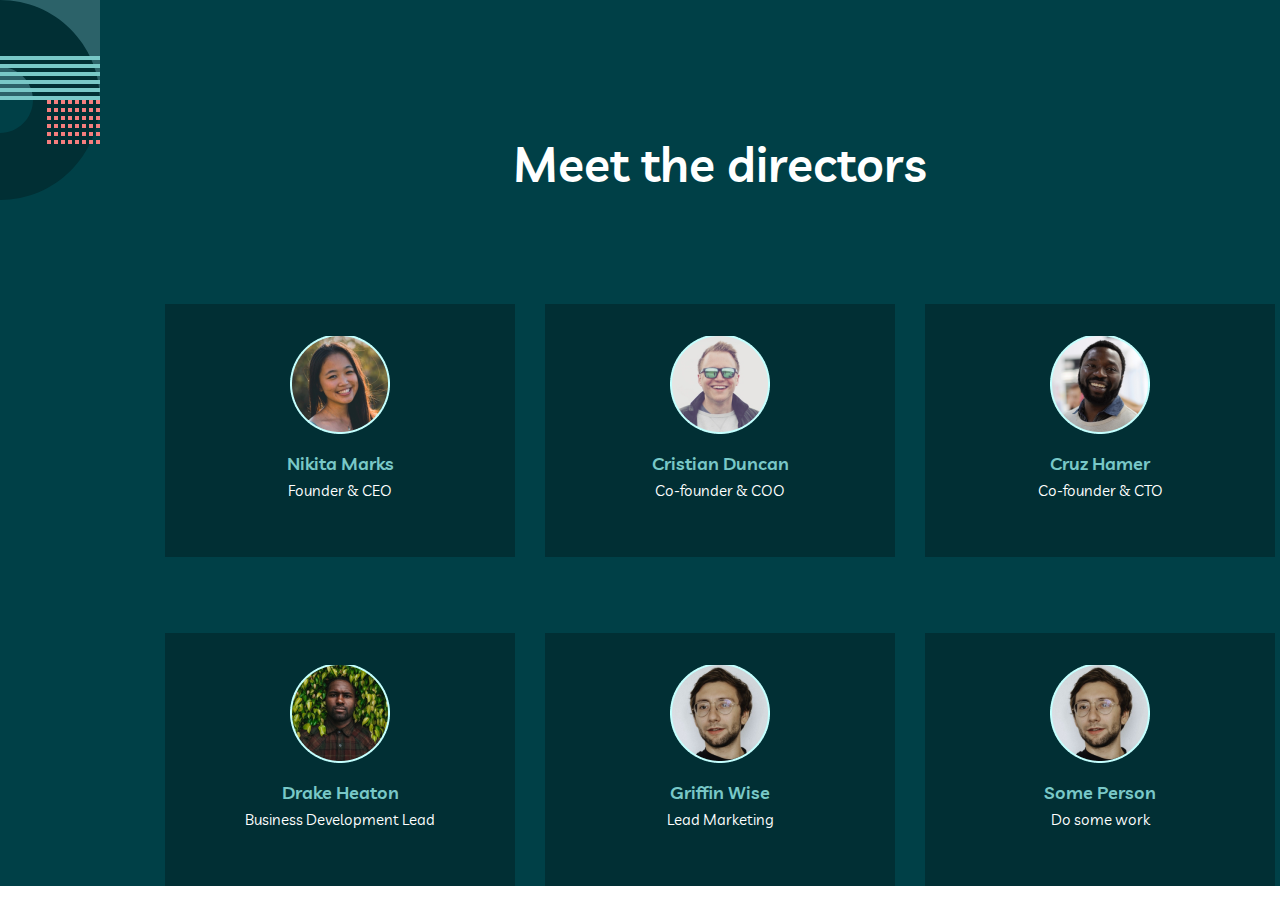
==== index.html @ 678eb50e "git init" ====
<!DOCTYPE html>
<html lang="en">
<head>
  <meta charset="UTF-8">
  <meta http-equiv="X-UA-Compatible" content="IE=edge">
  <meta name="viewport" content="width=device-width, initial-scale=1.0">
  <title>my team</title>
  <link rel="stylesheet" href="./style/normalize.css">
  <link rel="stylesheet" href="./style/main.css">
</head>
<body>
  <div class="container">
    <div class="content">
      <img class="background-img" src="./img/Group8.svg" alt="">
      <div class="my-team">
      <h2 class="page-heading">Meet the directors</h2>
      <div class="person-list">
        <div class="person-list-item">
          <div class="p-list-element">
            <img src="./img/person.png" alt="person">
            <h4>Nikita Marks</h4>
            <p>Founder & CEO</p>
          </div>
          <div class="list-element2">
            <h4>Aden Allan</h4>
            <p>“Empowered teams create truly amazing products. Set the north star and let them follow it.”</p>
            <img src="./img/Group 16.png" alt="logo">

          </div>
          <button class="plus-btn">+</button>
        </div>
        <div class="person-list-item">
          <div class="p-list-element">
            <img src="./img/person1.png" alt="person">
            <h4>Cristian Duncan</h4>
            <p>Co-founder & COO</p>
          </div>
          <div class="list-element2">
            <h4>Aden Allan</h4>
            <p>“Empowered teams create truly amazing products. Set the north star and let them follow it.”</p>
            <img src="./img/Group 16.png" alt="logo">

          </div>
          <button class="plus-btn">+</button>
        </div>
        <div class="person-list-item">
          <div class="p-list-element">
            <img src="./img/person2.png" alt="person">
            <h4>Cruz Hamer</h4>
            <p>Co-founder & CTO</p>
          </div>
          <div class="list-element2">
            <h4>Aden Allan</h4>
            <p>“Empowered teams create truly amazing products. Set the north star and let them follow it.”</p>
            <img src="./img/Group 16.png" alt="logo">

          </div>
          <button class="plus-btn">+</button>
        </div>
        <div class="person-list-item">
          <div class="p-list-element">
            <img src="./img/person3.png" alt="person">
            <h4>Drake Heaton</h4>
            <p>Business Development Lead</p>
          </div>
          <div class="list-element2">
            <h4>Aden Allan</h4>
            <p>“Empowered teams create truly amazing products. Set the north star and let them follow it.”</p>
            <img src="./img/Group 16.png" alt="logo">

          </div>
          <button class="plus-btn">+</button>
        </div>
        <div class="person-list-item">
          <div class="p-list-element">
            <img src="./img/person5.png" alt="person">
            <h4>Griffin Wise</h4>
            <p>Lead Marketing</p>
          </div>
          <div class="list-element2">
            <h4>Aden Allan</h4>
            <p>“Empowered teams create truly amazing products. Set the north star and let them follow it.”</p>
            <img src="./img/Group 16.png" alt="logo">

          </div>
          <button class="plus-btn">+</button>
        </div>
        <div class="person-list-item">
          <div class="p-list-element">
            <img src="./img/person5.png" alt="person">
            <h4>Some Person</h4>
            <p>Do some work</p>
          </div>
          <div class="list-element2">
            <h4>Aden Allan</h4>
            <p>“Empowered teams create truly amazing products. Set the north star and let them follow it.”</p>
            <img src="./img/Group 16.png" alt="logo">

          </div>
          <button class="plus-btn">+</button>
        </div>
      </div>
    </div>
    

    </div>
  </div>
  
</body>
</html>
---- style/main.css ----
*{
  box-sizing: border-box;
}
body {
  font-family: 'Livvic';
}

/* livvic-regular - latin */
@font-face {
  font-family: 'Livvic';
  font-style: normal;
  font-weight: 400;
  src: 
       url('../fonts/livvic-v11-latin-regular.woff2') format('woff2'),
       url('../fonts/livvic-v11-latin-regular.woff') format('woff');
}
/* livvic-600 - latin */
@font-face {
  font-family: 'Livvic';
  font-style: normal;
  font-weight: 600;
  src: 
       url('../fonts/livvic-v11-latin-600.woff2') format('woff2'), 
       url('../fonts/livvic-v11-latin-600.woff') format('woff');
}
h4, p {
  margin: 0;
  padding: 0;
  color: white;
  text-align: center;
}
h4 {
  font-size: 18px;
  line-height: 28px;
  color: #79C8C7;
  margin-top: 16px;
}
p {
  font-size: 15px;
  line-height: 25px;
  color: #FFFFFF;
}
.container {
  background-color: #004047;
}
.content {
  width: 1440px;
  margin-left: auto;
  margin-right: auto;
  display: flex;
  flex-direction: column;
  align-items: center;
  justify-content: space-evenly;
}
.background-img {
  position: absolute;
  width: 200px;
  height: 200px;
  left: -50px;
  top: 0px;
}
.page-heading {
  font-size: 48px;
  line-height: 48px;
  margin-top: 140px;
  color: white;
  text-align: center;
}
.person-list {
  width: 1110px;
  margin-left: auto;
  margin-right: auto;
  display: flex;
  justify-content: space-between;
  flex-wrap: wrap;
}
.person-list-item {
  width: 350px;
  height: 253px;
  margin-top: 76px;
  overflow: hidden;
  background-color: #012F34;;
}
.p-list-element, .list-element2 {
  width: 350px;
  height: 253px;
  padding-top: 32px;
  padding-right: 24px;
  padding-bottom: 56px;
  padding-left: 24px;
  display: flex;
  flex-direction: column;
  align-items: center;
}
.p-list-element:hover {
  transform: translateY(-253px);
  transition: all 1s ease;
}
.list-element2 {
  background-color: #002529;
}
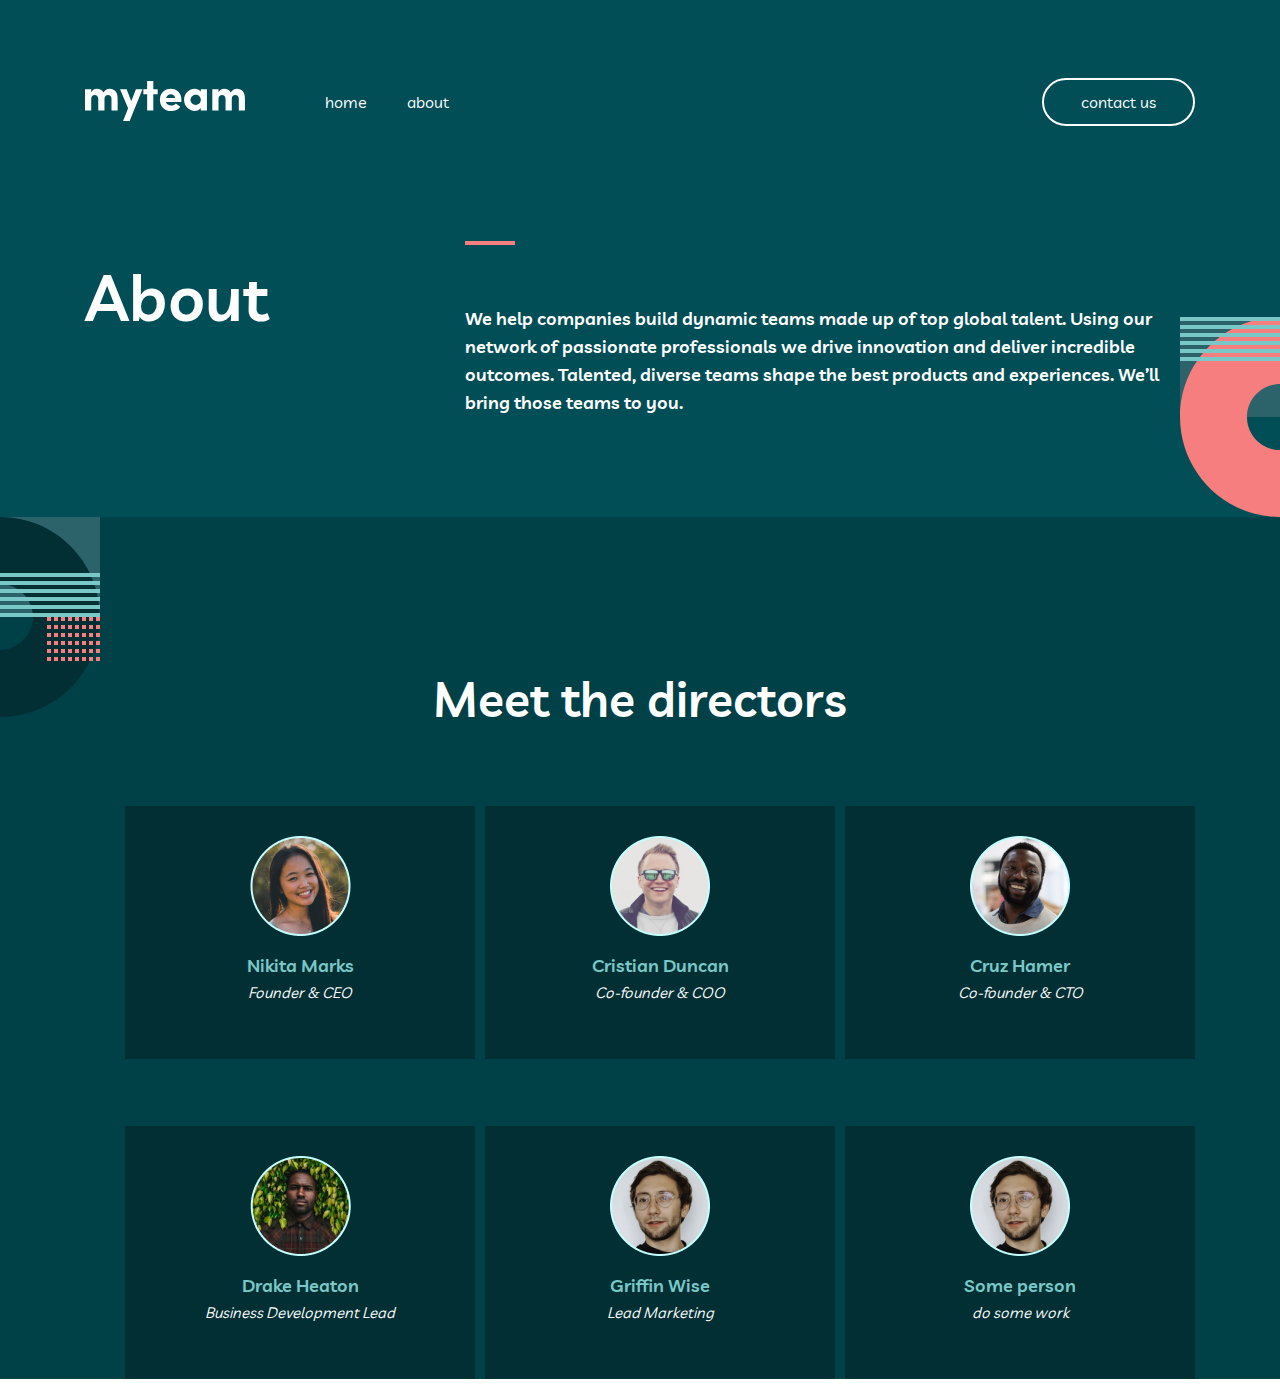
==== commit a2ee92d0: "add "About" page and edir something" ====
--- a/index.html
+++ b/index.html
@@ -4,107 +4,155 @@
   <meta charset="UTF-8">
   <meta http-equiv="X-UA-Compatible" content="IE=edge">
   <meta name="viewport" content="width=device-width, initial-scale=1.0">
-  <title>my team</title>
+  <title>about</title>
   <link rel="stylesheet" href="./style/normalize.css">
   <link rel="stylesheet" href="./style/main.css">
 </head>
 <body>
-  <div class="container">
-    <div class="content">
-      <img class="background-img" src="./img/Group8.svg" alt="">
-      <div class="my-team">
-      <h2 class="page-heading">Meet the directors</h2>
-      <div class="person-list">
-        <div class="person-list-item">
-          <div class="p-list-element">
-            <img src="./img/person.png" alt="person">
-            <h4>Nikita Marks</h4>
-            <p>Founder & CEO</p>
-          </div>
-          <div class="list-element2">
-            <h4>Aden Allan</h4>
-            <p>“Empowered teams create truly amazing products. Set the north star and let them follow it.”</p>
-            <img src="./img/Group 16.png" alt="logo">
 
-          </div>
-          <button class="plus-btn">+</button>
-        </div>
-        <div class="person-list-item">
-          <div class="p-list-element">
-            <img src="./img/person1.png" alt="person">
-            <h4>Cristian Duncan</h4>
-            <p>Co-founder & COO</p>
-          </div>
-          <div class="list-element2">
-            <h4>Aden Allan</h4>
-            <p>“Empowered teams create truly amazing products. Set the north star and let them follow it.”</p>
-            <img src="./img/Group 16.png" alt="logo">
+            <!--SITE HEAD-HERO-->
 
-          </div>
-          <button class="plus-btn">+</button>
-        </div>
-        <div class="person-list-item">
-          <div class="p-list-element">
-            <img src="./img/person2.png" alt="person">
-            <h4>Cruz Hamer</h4>
-            <p>Co-founder & CTO</p>
-          </div>
-          <div class="list-element2">
-            <h4>Aden Allan</h4>
-            <p>“Empowered teams create truly amazing products. Set the north star and let them follow it.”</p>
-            <img src="./img/Group 16.png" alt="logo">
+  <header class="header-wrapper">
+    <div class="header-wrapper__header-inner header-inner">
+      <div class="header-inner2">
+        <a class="header-inner__site-link site-link" href="#">
+        <img class="site-link__site-logo site-logo" src="./img/myteam.svg" alt="logo" width="160px" height="40px">
+        </a>
+        <nav class="header-inner__navbar navbar">
+          <ul class="header-inner__nav-list nav-list">
+            <li class="nav-list__list-item list-item">
+            <a class="list-item__item-link item-link" href="#">home</a>
+          </li>
+          <li class="nav-list__list-item list-item">
+            <a class="list-item__item-link item-link" href="#">about</a>
+          </li>
+        </ul>
+      </nav>
+      </div>
+      
+      <a class="header-inner__contact-link contact-link" href="#">contact us</a>
+    </div>
 
-          </div>
-          <button class="plus-btn">+</button>
-        </div>
-        <div class="person-list-item">
-          <div class="p-list-element">
-            <img src="./img/person3.png" alt="person">
-            <h4>Drake Heaton</h4>
-            <p>Business Development Lead</p>
-          </div>
-          <div class="list-element2">
-            <h4>Aden Allan</h4>
-            <p>“Empowered teams create truly amazing products. Set the north star and let them follow it.”</p>
-            <img src="./img/Group 16.png" alt="logo">
-
-          </div>
-          <button class="plus-btn">+</button>
-        </div>
-        <div class="person-list-item">
-          <div class="p-list-element">
-            <img src="./img/person5.png" alt="person">
-            <h4>Griffin Wise</h4>
-            <p>Lead Marketing</p>
-          </div>
-          <div class="list-element2">
-            <h4>Aden Allan</h4>
-            <p>“Empowered teams create truly amazing products. Set the north star and let them follow it.”</p>
-            <img src="./img/Group 16.png" alt="logo">
-
-          </div>
-          <button class="plus-btn">+</button>
-        </div>
-        <div class="person-list-item">
-          <div class="p-list-element">
-            <img src="./img/person5.png" alt="person">
-            <h4>Some Person</h4>
-            <p>Do some work</p>
-          </div>
-          <div class="list-element2">
-            <h4>Aden Allan</h4>
-            <p>“Empowered teams create truly amazing products. Set the north star and let them follow it.”</p>
-            <img src="./img/Group 16.png" alt="logo">
-
-          </div>
-          <button class="plus-btn">+</button>
-        </div>
+    <div class="header-wrapper__site-hero site-hero">
+      <h2 class="site-hero__hero-heading hero-heading">About</h2>
+      <div class="site-hero__hero-content hero-content">
+        <p class="hero-content__content-text content-text">We help companies build dynamic teams made up of top global talent. Using our network of passionate professionals we drive innovation and deliver incredible outcomes. Talented, diverse teams shape the best products and experiences. We’ll bring those teams to you.</p>
       </div>
     </div>
-    
+
+
+  </header>
+
+  <main>
+    <section>
+      <div class="my-team">
+        <h2 class="team-directors">Meet the directors</h2>
+        <ul class="my-team__team-list team-list">
+          <li class="team-list__person-list person-list">
+            <div class="per-list-item">
+              <img src="./img/person.png" alt="person">
+              <h4 class="per-name">Nikita Marks</h4>
+              <p class="per-info">Founder & CEO</p>
+              
+              <div class="per-list-item-2">
+                <h4 class="per-name">Nikita Marks</h4>
+                <p class="about-per">“Empowered teams create truly amazing products. Set the north star and let them follow it.”</p>
+                <div>
+                  <img src="./img/twitter.svg" alt="twitter">
+                  <img src="./img/linked.svg" alt="linked">
+                </div>
+              </div>
+            </div>
+          </li>
+          
+          <li class="team-list__person-list person-list">
+            <div class="per-list-item">
+              <img src="./img/person1.png" alt="person">
+              <h4 class="per-name">Cristian Duncan</h4>
+              <p class="per-info">Co-founder & COO</p>
+              <div class="per-list-item-2">
+                <h4 class="per-name">Cristian Duncan</h4>
+                <p class="about-per">“Empowered teams create truly amazing products. Set the north star and let them follow it.”</p>
+                <div>
+                  <img src="./img/twitter.svg" alt="twitter">
+                  <img src="./img/linked.svg" alt="linked">
+                </div>
+              </div>
+            </div>
+          </li>
+          <li class="team-list__person-list person-list">
+            <div class="per-list-item">
+              <img src="./img/person2.png" alt="person">
+              <h4 class="per-name">Cruz Hamer</h4>
+              <p class="per-info">Co-founder & CTO</p>
+              <div class="per-list-item-2">
+                <h4 class="per-name">Cruz Hamer</h4>
+                <p class="about-per">“Empowered teams create truly amazing products. Set the north star and let them follow it.”</p>
+                <div>
+                  <img src="./img/twitter.svg" alt="twitter">
+                  <img src="./img/linked.svg" alt="linked">
+                </div>
+              </div>
+            </div>
+          </li>
+          <li class="team-list__person-list person-list">
+            <div class="per-list-item">
+              <img src="./img/person3.png" alt="person">
+              <h4 class="per-name">Drake Heaton</h4>
+              <p class="per-info">Business Development Lead</p>
+              <div class="per-list-item-2">
+                <h4 class="per-name">Drake Heaton</h4>
+                <p class="about-per">“Empowered teams create truly amazing products. Set the north star and let them follow it.”</p>
+                <div>
+                  <img src="./img/twitter.svg" alt="twitter">
+                  <img src="./img/linked.svg" alt="linked">
+                </div>
+              </div>
+            </div>
+          </li>
+          <li class="team-list__person-list person-list">
+            <div class="per-list-item">
+              <img src="./img/person4.png" alt="person">
+              <h4 class="per-name">Griffin Wise</h4>
+              <p class="per-info">Lead Marketing</p>
+              <div class="per-list-item-2">
+                <h4 class="per-name">Griffin Wise</h4>
+                <p class="about-per">“Empowered teams create truly amazing products. Set the north star and let them follow it.”</p>
+                <div>
+                  <img src="./img/twitter.svg" alt="twitter">
+                  <img src="./img/linked.svg" alt="linked">
+                </div>
+              </div>
+            </div>
+          </li>
+          <li class="team-list__person-list person-list">
+            <div class="per-list-item">
+              <img src="./img/person4.png" alt="">
+              <h4 class="per-name">Some person</h4>
+              <p class="per-info">do some work</p>
+              <div class="per-list-item-2">
+                <h4 class="per-name"></h4>
+                <p class="about-per">we don't have information about him!!!</p>
+                <div>
+                  <img src="./img/twitter.svg" alt="twitter">
+                  <img src="./img/linked.svg" alt="linked">
+                </div>
+              </div>
+            </div>
+          </li>
+        </ul>
+
+      </div>
+      <div></div>
+      <div></div>
+
+    </section>
+  </main>
+  <footer>
+    <div>
 
     </div>
-  </div>
+  </footer>
   
 </body>
 </html>--- a/style/main.css
+++ b/style/main.css
@@ -23,79 +23,186 @@
        url('../fonts/livvic-v11-latin-600.woff2') format('woff2'), 
        url('../fonts/livvic-v11-latin-600.woff') format('woff');
 }
-h4, p {
+.header-wrapper {
+  height: 517px;
+  background-color: #014E56 ;
+  padding-top: 77px;
+}
+.header-inner {
+  width: 1110px;
+  margin-left: auto;
+  margin-right: auto;
+  display: flex;
+  justify-content: space-between;
+  align-items: center;
+}
+.header-inner2 {
+  display: flex;
+  align-items: center;
+}
+.nav-list {
+  padding: 0;
+  margin-left: 80px;
+  display: flex;
+  list-style-type: none;
+}
+.list-item ~ .list-item {
+  margin-left:  40px;
+}
+.item-link {
+  text-decoration: none;
+  color: white;
+}
+.item-link:hover {
+  color: #F67E7E;
+}
+.contact-link {
+  width: 153px;
+  height: 48px;
+  display: flex;
+  justify-content: center;
+  align-items: center;
+  text-decoration: none;
+  border-radius: 24px;
+  background-color: transparent;
+  color: white;
+  border: 2px solid #fff;
+}
+.contact-link:hover {
+  color: #002529;
+  background-color: #fff;
+}
+.site-hero {
+  width: 1110px;
+  margin-left: auto;
+  margin-right: auto;
+  margin-top: 120px;
+  display: flex;
+  justify-content: space-between;
+}
+.hero-content {
+  width: 730px;
+  margin-top: 40px;
+}
+.hero-heading {
+  font-weight: 700;
+  font-size: 64px;
+  line-height: 100px;
   margin: 0;
   padding: 0;
-  color: white;
-  text-align: center;
-}
-h4 {
+  color: #fff;
+}
+
+.content-text {
+  height: 156px;
+  font-weight: 600;
   font-size: 18px;
   line-height: 28px;
-  color: #79C8C7;
-  margin-top: 16px;
-}
-p {
-  font-size: 15px;
-  line-height: 25px;
-  color: #FFFFFF;
-}
-.container {
-  background-color: #004047;
-}
-.content {
-  width: 1440px;
-  margin-left: auto;
-  margin-right: auto;
-  display: flex;
-  flex-direction: column;
-  align-items: center;
-  justify-content: space-evenly;
-}
-.background-img {
+  color: #fff;
+}
+.content-text::before {
+  content: " ";
+  position:absolute;
+  width: 50px;
+  height: 4px;
+  top: 241px;
+  z-index: 2;
+  background-color: #F67E7E;;
+  background-repeat: no-repeat;
+}
+.hero-content::after {
+  content: " ";
+  background-image: url(../img/background-img.svg);
+  background-repeat: no-repeat;
   position: absolute;
   width: 200px;
   height: 200px;
-  left: -50px;
-  top: 0px;
-}
-.page-heading {
+  right: -100px;
+  top: 317px;
+}
+.my-team {
+  background-color: #004047;
+  padding-top: 158px;
+}
+.team-directors {
+  margin: 0;
+  font-weight: 700;
+  text-align: center;
   font-size: 48px;
   line-height: 48px;
-  margin-top: 140px;
-  color: white;
-  text-align: center;
-}
-.person-list {
+  color: #fff;
+}
+.team-directors::before {
+  width: 100px;
+  height: 200px;
+  position: absolute;
+  top: 517px;;
+  left: 0;
+  content: " ";
+  background-image: url(../img/background-img1.svg);
+}
+.team-list {
+  list-style-type: none;
   width: 1110px;
+  display: flex;
+  flex-wrap: wrap;
+  justify-content: space-between;
   margin-left: auto;
   margin-right: auto;
-  display: flex;
-  justify-content: space-between;
-  flex-wrap: wrap;
-}
-.person-list-item {
+}
+.person-list {
   width: 350px;
   height: 253px;
-  margin-top: 76px;
+  margin-top: 67px;
+  background-color: #012F34;
   overflow: hidden;
-  background-color: #012F34;;
-}
-.p-list-element, .list-element2 {
+  display: flex;
+  flex-direction: column;
+  justify-content: space-between;
+}
+.per-list-item {
+  width: 350px;
+  background-color: #012F34;  padding-top: 30px;
+  display: flex;
+  flex-direction: column;
+  justify-content: start;
+  align-items: center;
+}
+.per-list-item-2 {
   width: 350px;
   height: 253px;
-  padding-top: 32px;
-  padding-right: 24px;
-  padding-bottom: 56px;
-  padding-left: 24px;
+  margin-top: 56px;
+  padding-top: 30px;
+  background-color: #002529 ;
   display: flex;
   flex-direction: column;
-  align-items: center;
-}
-.p-list-element:hover {
+  justify-content: start;
+  align-items: center;
+}
+.per-name {
+  margin-top: 16px;
+  margin-bottom: 0;
+  font-weight: bold;
+  font-size: 18px;
+  line-height: 28px;
+  text-align: center;
+  color: #79C8C7;
+}
+.per-info {
+  margin: 0;;
+  font-size: 15px;
+  font-style: italic;
+  line-height: 25px;
+  text-align: center;
+  color: #fff;
+}
+.per-list-item:hover {
   transform: translateY(-253px);
-  transition: all 1s ease;
-}
-.list-element2 {
-  background-color: #002529;
+  transition: all 0.4s ease-in-out;
+}
+.about-per {
+  width: 254px;
+  text-align: center;
+  color: #fff;
+
 }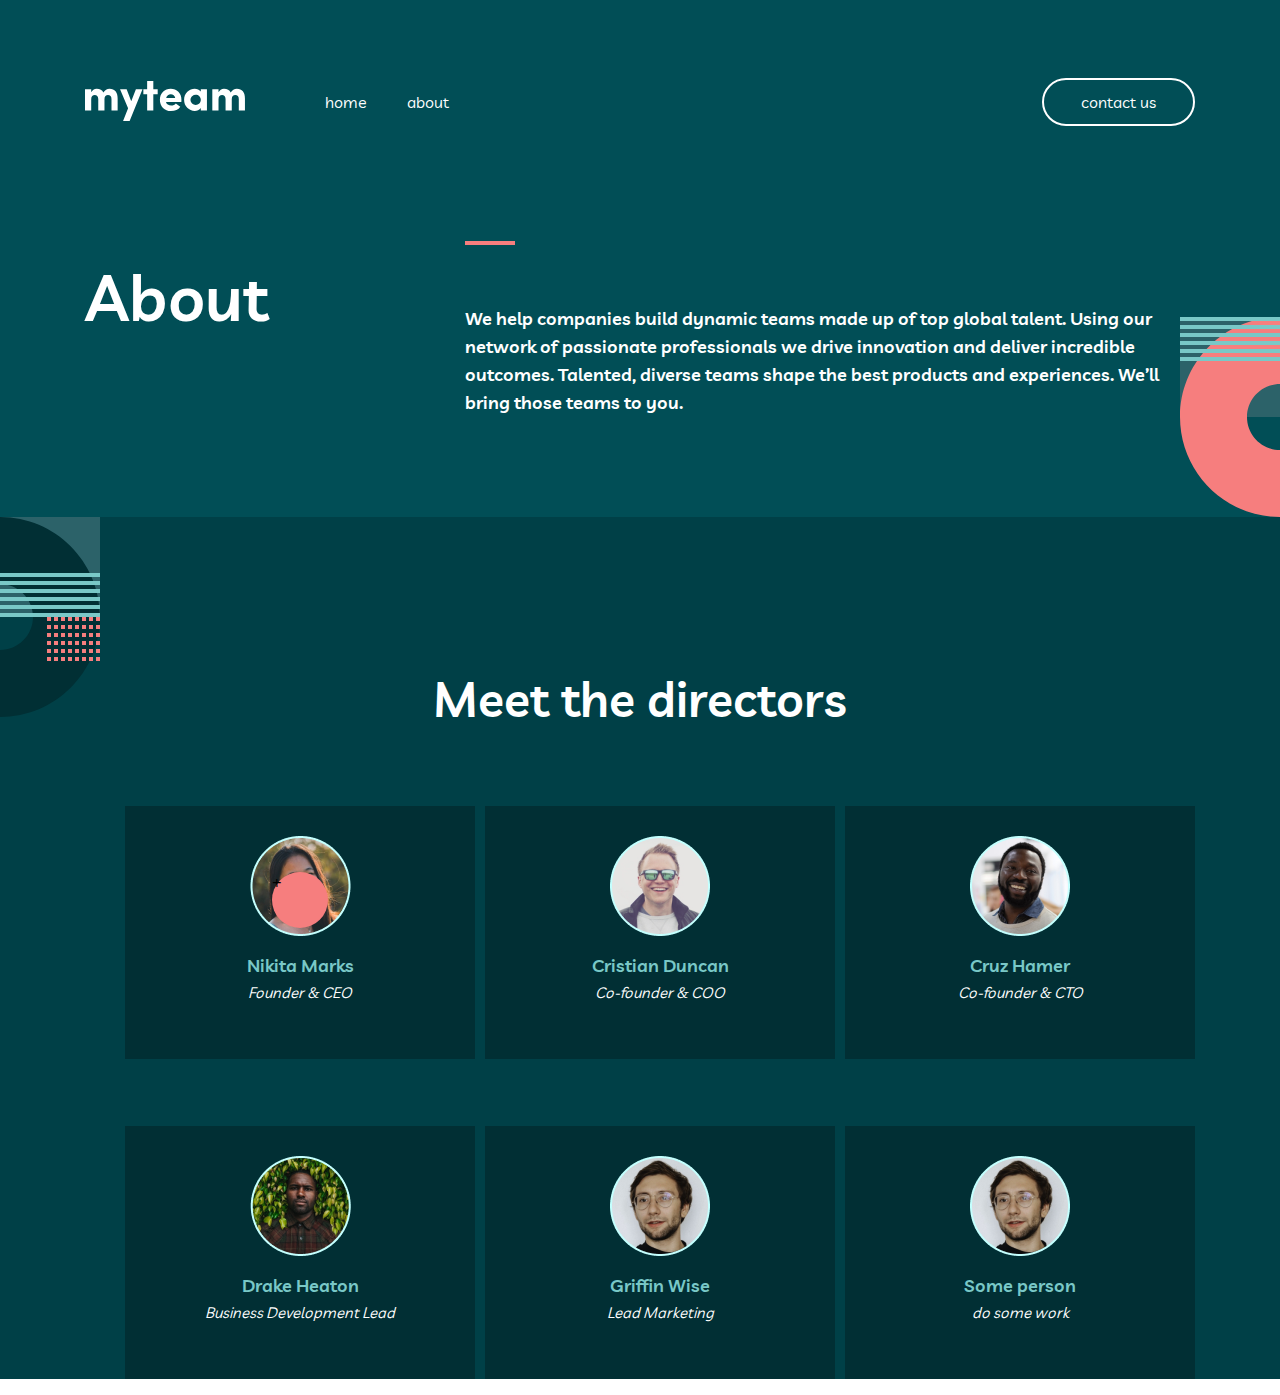
==== commit dc5c924c: "add button" ====
--- a/index.html
+++ b/index.html
@@ -53,7 +53,7 @@
               <img src="./img/person.png" alt="person">
               <h4 class="per-name">Nikita Marks</h4>
               <p class="per-info">Founder & CEO</p>
-              
+              <div class="plus-btn">+</div>
               <div class="per-list-item-2">
                 <h4 class="per-name">Nikita Marks</h4>
                 <p class="about-per">“Empowered teams create truly amazing products. Set the north star and let them follow it.”</p>
@@ -63,6 +63,7 @@
                 </div>
               </div>
             </div>
+            
           </li>
           
           <li class="team-list__person-list person-list">
--- a/style/main.css
+++ b/style/main.css
@@ -204,5 +204,12 @@
   width: 254px;
   text-align: center;
   color: #fff;
-
+}
+.plus-btn {
+  width: 56px;
+  height: 56px;
+  position: absolute;
+  background-color: #F67E7E;
+  border-radius: 100%;
+  bottom: -28px;
 }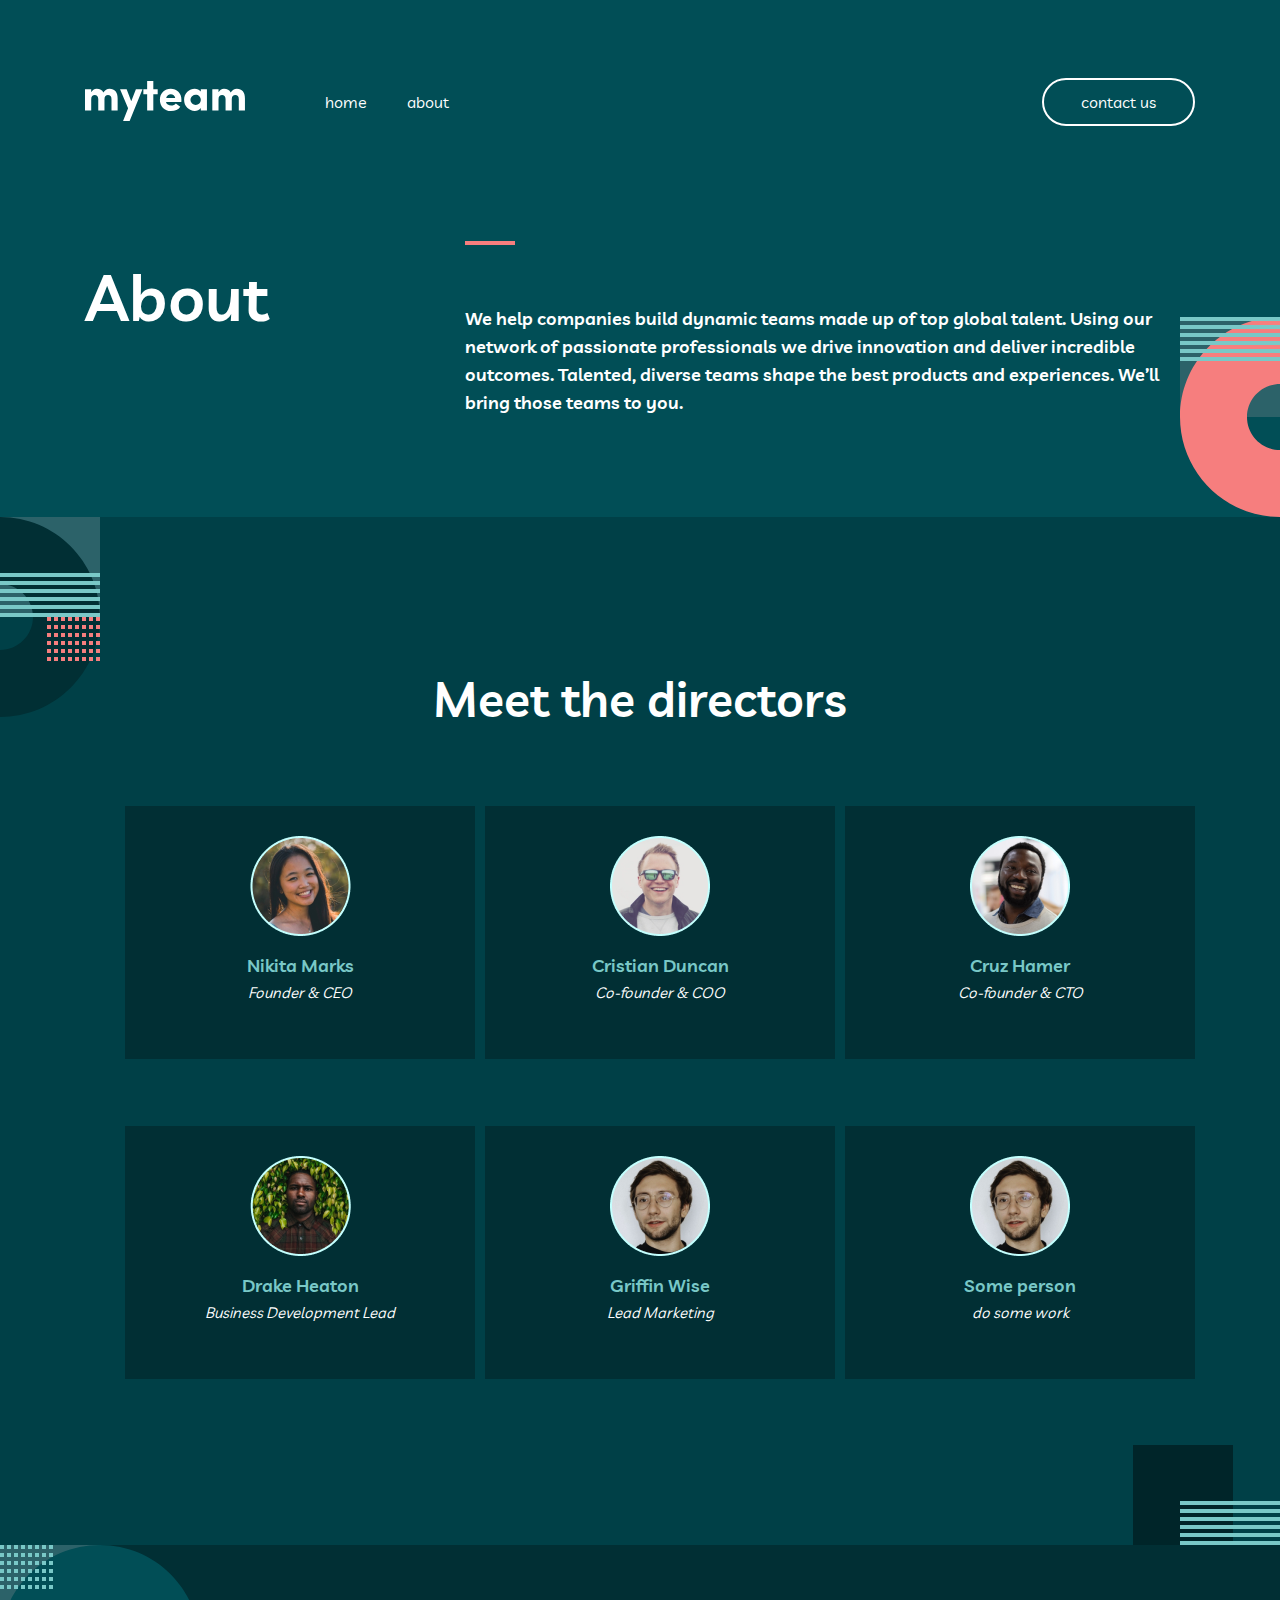
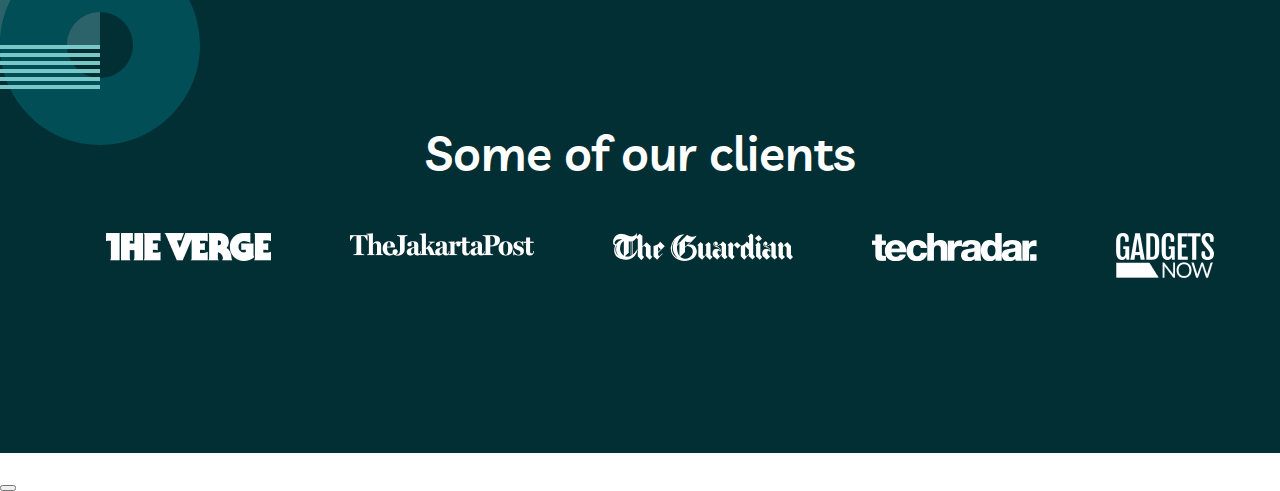
==== commit 3b098391: "add some  objects" ====
--- a/index.html
+++ b/index.html
@@ -53,7 +53,7 @@
               <img src="./img/person.png" alt="person">
               <h4 class="per-name">Nikita Marks</h4>
               <p class="per-info">Founder & CEO</p>
-              <div class="plus-btn">+</div>
+              
               <div class="per-list-item-2">
                 <h4 class="per-name">Nikita Marks</h4>
                 <p class="about-per">“Empowered teams create truly amazing products. Set the north star and let them follow it.”</p>
@@ -63,7 +63,7 @@
                 </div>
               </div>
             </div>
-            
+            <div class="plus-btn">+</div>
           </li>
           
           <li class="team-list__person-list person-list">
@@ -144,8 +144,41 @@
         </ul>
 
       </div>
-      <div></div>
-      <div></div>
+
+      <div class="our-clients">
+        <h2 class="our-clients__clients-heading clients-heading">Some of our clients</h2>
+        <ul class="client-list">
+          <li class="client-list-item">
+            <a href="#" class="client-link">
+              <img src="./img/Object.png" alt="logo">
+            </a>
+          </li>
+          <li class="client-list-item">
+            <a href="#" class="client-link">
+              <img src="./img/obj2.png" alt="logo">
+            </a>
+          </li>
+          <li class="client-list-item">
+            <a href="#" class="client-link">
+              <img src="./img/Obj3.png" alt="logo">
+            </a>
+          </li>
+          <li class="client-list-item">
+            <a href="#" class="client-link">
+              <img src="./img/obj4.png" alt="logo">
+            </a>
+          </li>
+          <li class="client-list-item">
+            <a href="#" class="client-link">
+              <img src="./img/bitmap5.png" alt="logo">
+            </a>
+          </li>
+        </ul>
+      </div>
+      <div class="get-started">
+        <h2></h2>
+        <button></button>
+      </div>
 
     </section>
   </main>
--- a/style/main.css
+++ b/style/main.css
@@ -120,9 +120,17 @@
   right: -100px;
   top: 317px;
 }
+section {
+  display: flex;
+  flex-direction: column;
+  justify-content: space-between;
+}
 .my-team {
   background-color: #004047;
   padding-top: 158px;
+  background-image: url(../img/background-img2.svg);
+  background-repeat: no-repeat;
+  background-position: bottom right;
 }
 .team-directors {
   margin: 0;
@@ -149,6 +157,7 @@
   justify-content: space-between;
   margin-left: auto;
   margin-right: auto;
+  padding-bottom: 150px;
 }
 .person-list {
   width: 350px;
@@ -205,11 +214,31 @@
   text-align: center;
   color: #fff;
 }
-.plus-btn {
-  width: 56px;
-  height: 56px;
-  position: absolute;
-  background-color: #F67E7E;
-  border-radius: 100%;
-  bottom: -28px;
+
+/*PLACE FOR PLUS BTN */
+
+.our-clients {
+  padding-top: 144px;
+  padding-bottom: 156px;
+  background-image: url(../img/bgc-img.svg);
+  background-repeat: no-repeat;
+  background-position: top left;
+  display: flex;
+  flex-direction: column;
+  justify-content: space-between;
+  align-items: center;
+  background-color: #012F34;
+}
+.clients-heading {
+  font-size: 48px;
+  line-height: 48px;
+  color: #fff;
+}
+.client-list {
+  display: flex;
+  justify-content: center;
+  list-style-type: none;
+}
+.client-list-item ~.client-list-item {
+ margin-left: 79px;
 }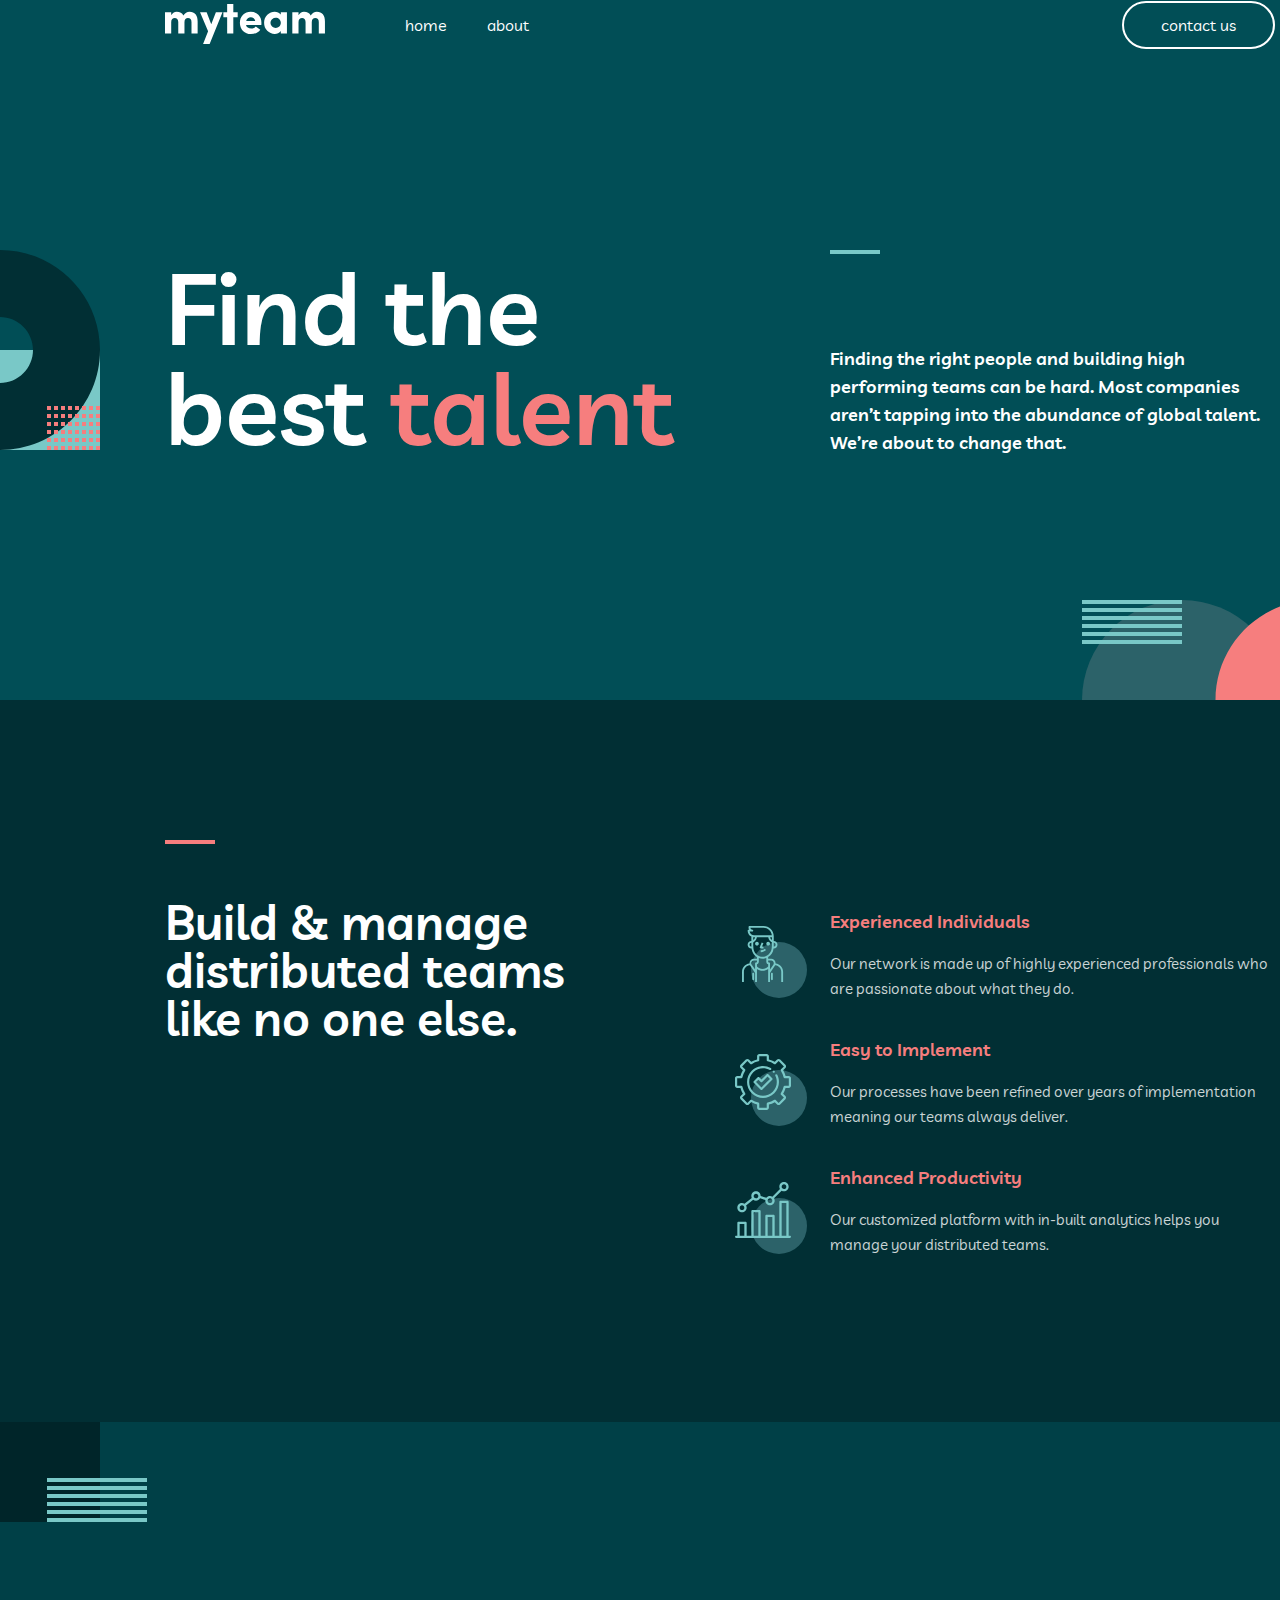
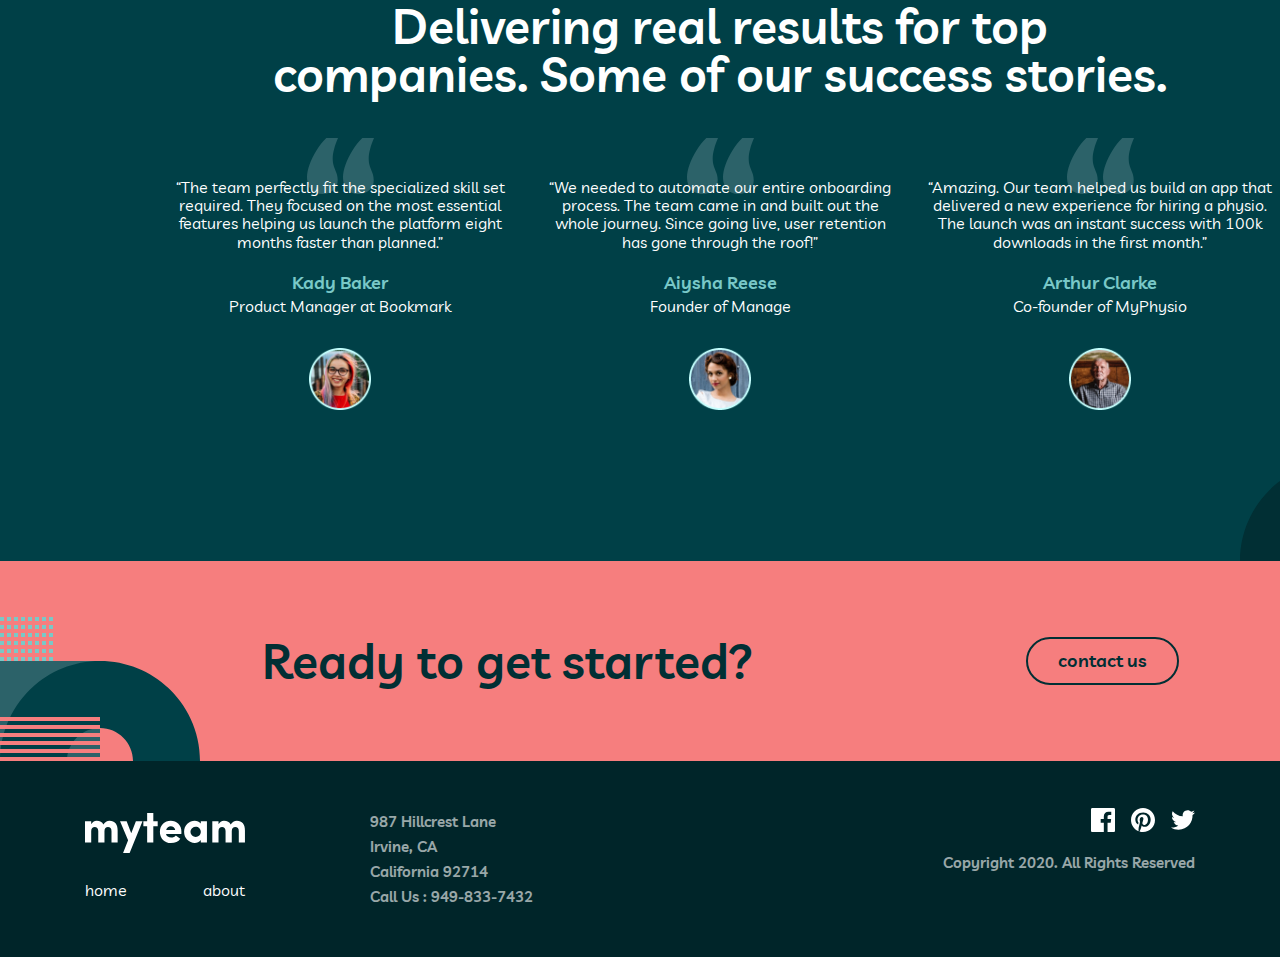
==== commit 7cfd0f3a: "rename" ====
--- a/index.html
+++ b/index.html
@@ -4,189 +4,161 @@
   <meta charset="UTF-8">
   <meta http-equiv="X-UA-Compatible" content="IE=edge">
   <meta name="viewport" content="width=device-width, initial-scale=1.0">
-  <title>about</title>
+  <title>Home</title>
   <link rel="stylesheet" href="./style/normalize.css">
   <link rel="stylesheet" href="./style/main.css">
 </head>
 <body>
 
-            <!--SITE HEAD-HERO-->
 
-  <header class="header-wrapper">
-    <div class="header-wrapper__header-inner header-inner">
-      <div class="header-inner2">
-        <a class="header-inner__site-link site-link" href="#">
-        <img class="site-link__site-logo site-logo" src="./img/myteam.svg" alt="logo" width="160px" height="40px">
-        </a>
-        <nav class="header-inner__navbar navbar">
-          <ul class="header-inner__nav-list nav-list">
-            <li class="nav-list__list-item list-item">
-            <a class="list-item__item-link item-link" href="#">home</a>
-          </li>
-          <li class="nav-list__list-item list-item">
-            <a class="list-item__item-link item-link" href="#">about</a>
-          </li>
-        </ul>
-      </nav>
+  <header class="home-page-header">
+      <div class="container1">
+        <div class="home-page-header__header-inner header-inner">
+          <div class="header-inner2">
+            <a class="header-inner__site-link site-link" href="#">
+            <img class="site-link__site-logo site-logo" src="./img/myteam.svg" alt="logo" width="160px" height="40px">
+            </a>
+            <nav class="header-inner__navbar navbar">
+              <ul class="header-inner__nav-list nav-list">
+                <li class="nav-list__list-item list-item">
+                <a class="list-item__item-link item-link" href="./index1.html">home</a>
+              </li>
+              <li class="nav-list__list-item list-item">
+                <a class="list-item__item-link item-link" href="./index2.html">about</a>
+              </li>
+            </ul>
+          </nav>
+          </div>
+          
+          <a class="header-inner__contact-link contact-link" href="#">contact us</a>
+        </div>
+        <div class="page-hero">
+          
+          <h2 class="hero-heading">Find the <br> best <span>talent</span></h2>
+          
+          <p class="hero-text">Finding the right people and building high performing teams can be hard. Most companies aren’t tapping into the abundance of global talent. We’re about to change that.</p>
+        </div>
       </div>
-      
-      <a class="header-inner__contact-link contact-link" href="#">contact us</a>
-    </div>
+    </header>
 
-    <div class="header-wrapper__site-hero site-hero">
-      <h2 class="site-hero__hero-heading hero-heading">About</h2>
-      <div class="site-hero__hero-content hero-content">
-        <p class="hero-content__content-text content-text">We help companies build dynamic teams made up of top global talent. Using our network of passionate professionals we drive innovation and deliver incredible outcomes. Talented, diverse teams shape the best products and experiences. We’ll bring those teams to you.</p>
-      </div>
-    </div>
+    <!-- MAIN PAGE -->
+
+    <main>
+      <section class="section1">
+        <div class="container2">
+          <div class="container2-inner">
+            <h2 class="container2-heading">Build & manage distributed teams like no one else.</h2>
+            <ul class="about-list">
+              <li class="about-list-item">
+                <img src="./img/person-img.svg" alt="logo">
+                <div class="about-list-content">
+                  <h3 class="about-list-heading">Experienced Individuals</h3>
+                  <p class="about-list-cintent">Our network is made up of highly experienced professionals who are passionate about what they do.</p>
+                </div>
+                
+              </li>
+              <li class="about-list-item">
+                <img src="./img/setting-img.svg" alt="img">
+                <div class="about-list-content">
+                  <h3 class="about-list-heading">Easy to Implement</h3>
+                  <p class="about-list-cintent">Our processes have been refined over years of implementation meaning our teams always deliver.</p>
+                </div>
+                
+              </li>
+              <li class="about-list-item">
+                <img src="./img/to-top.svg" alt="">
+                <div class="about-list-content">
+                  <h3 class="about-list-heading">Enhanced Productivity</h3>
+                  <p class="about-list-cintent">Our customized platform with in-built analytics helps you manage your distributed teams.</p>
+                </div>
+                
+              </li>
+            </ul>
+          </div>
+        </div>
+      </section>
 
 
-  </header>
 
-  <main>
-    <section>
-      <div class="my-team">
-        <h2 class="team-directors">Meet the directors</h2>
-        <ul class="my-team__team-list team-list">
-          <li class="team-list__person-list person-list">
-            <div class="per-list-item">
-              <img src="./img/person.png" alt="person">
-              <h4 class="per-name">Nikita Marks</h4>
-              <p class="per-info">Founder & CEO</p>
-              
-              <div class="per-list-item-2">
-                <h4 class="per-name">Nikita Marks</h4>
-                <p class="about-per">“Empowered teams create truly amazing products. Set the north star and let them follow it.”</p>
-                <div>
-                  <img src="./img/twitter.svg" alt="twitter">
-                  <img src="./img/linked.svg" alt="linked">
-                </div>
-              </div>
+      <section class="section2">
+        <div class="container3">
+          <div class="container-inner">
+            <h2 class="stories-heading">Delivering real results for top <br> companies. Some of our success stories.</h2>
+            <ul class="stories-list">
+              <li class="stories-list-item">
+                <blockquote class="quotes"> “The team perfectly fit the specialized skill set required. They focused on the most essential features helping us launch the platform eight months faster than planned.”</blockquote>
+                <p class="person-name">Kady Baker</p>
+                <p class="person-work">Product Manager at Bookmark</p>
+                <img src="./img/person5.png" alt="person" width="62px" height="62px">
+              </li>
+              <li class="stories-list-item">
+                <blockquote class="quotes">“We needed to automate our entire onboarding process. The team came in and built out the whole journey. Since going live, user retention has gone through the roof!”</blockquote>
+                <p class="person-name">Aiysha Reese</p>
+                <p class="person-work">Founder of Manage</p>
+                <img src="./img/person6.png" alt="person" width="62px" height="62px">
+              </li>
+              <li class="stories-list-item">
+                <blockquote class="quotes">“Amazing. Our team helped us build an app that delivered a new experience for hiring a physio. The launch was an instant success with 100k downloads in the first month.”</blockquote>
+                <p class="person-name">Arthur Clarke</p>
+                <p class="person-work">Co-founder of MyPhysio</p>
+                <img src="./img/person7.png" alt="person" width="62px" height="62px">
+              </li>
+            </ul>
+          </div>
+        </div>
+      </section>
+
+      <section class="section3">
+        <div class="section3-inner">
+          <div class="get-started">
+          <div class="get-started__get-started-content get-started-content">
+            <h2 class="get-started-content__content-heading content-heading">Ready to get started?</h2>
+            <a class="get-started__contact-link2 contact-link2" href="#">contact us</a>
             </div>
-            <div class="plus-btn">+</div>
-          </li>
           
-          <li class="team-list__person-list person-list">
-            <div class="per-list-item">
-              <img src="./img/person1.png" alt="person">
-              <h4 class="per-name">Cristian Duncan</h4>
-              <p class="per-info">Co-founder & COO</p>
-              <div class="per-list-item-2">
-                <h4 class="per-name">Cristian Duncan</h4>
-                <p class="about-per">“Empowered teams create truly amazing products. Set the north star and let them follow it.”</p>
-                <div>
-                  <img src="./img/twitter.svg" alt="twitter">
-                  <img src="./img/linked.svg" alt="linked">
-                </div>
-              </div>
-            </div>
-          </li>
-          <li class="team-list__person-list person-list">
-            <div class="per-list-item">
-              <img src="./img/person2.png" alt="person">
-              <h4 class="per-name">Cruz Hamer</h4>
-              <p class="per-info">Co-founder & CTO</p>
-              <div class="per-list-item-2">
-                <h4 class="per-name">Cruz Hamer</h4>
-                <p class="about-per">“Empowered teams create truly amazing products. Set the north star and let them follow it.”</p>
-                <div>
-                  <img src="./img/twitter.svg" alt="twitter">
-                  <img src="./img/linked.svg" alt="linked">
-                </div>
-              </div>
-            </div>
-          </li>
-          <li class="team-list__person-list person-list">
-            <div class="per-list-item">
-              <img src="./img/person3.png" alt="person">
-              <h4 class="per-name">Drake Heaton</h4>
-              <p class="per-info">Business Development Lead</p>
-              <div class="per-list-item-2">
-                <h4 class="per-name">Drake Heaton</h4>
-                <p class="about-per">“Empowered teams create truly amazing products. Set the north star and let them follow it.”</p>
-                <div>
-                  <img src="./img/twitter.svg" alt="twitter">
-                  <img src="./img/linked.svg" alt="linked">
-                </div>
-              </div>
-            </div>
-          </li>
-          <li class="team-list__person-list person-list">
-            <div class="per-list-item">
-              <img src="./img/person4.png" alt="person">
-              <h4 class="per-name">Griffin Wise</h4>
-              <p class="per-info">Lead Marketing</p>
-              <div class="per-list-item-2">
-                <h4 class="per-name">Griffin Wise</h4>
-                <p class="about-per">“Empowered teams create truly amazing products. Set the north star and let them follow it.”</p>
-                <div>
-                  <img src="./img/twitter.svg" alt="twitter">
-                  <img src="./img/linked.svg" alt="linked">
-                </div>
-              </div>
-            </div>
-          </li>
-          <li class="team-list__person-list person-list">
-            <div class="per-list-item">
-              <img src="./img/person4.png" alt="">
-              <h4 class="per-name">Some person</h4>
-              <p class="per-info">do some work</p>
-              <div class="per-list-item-2">
-                <h4 class="per-name"></h4>
-                <p class="about-per">we don't have information about him!!!</p>
-                <div>
-                  <img src="./img/twitter.svg" alt="twitter">
-                  <img src="./img/linked.svg" alt="linked">
-                </div>
-              </div>
-            </div>
-          </li>
-        </ul>
-
+          </div>
+        </div>
+        
+      </section>
+      
+    </main>
+    <footer>
+      <div class="footer__footer-content footer-content">
+        <div class="footer-content__logo-and-link logo-and-link">
+          <a href="./index.html" class="logo-and-link__logo-link logo-link"><img src="./img/myteam.svg" alt="logo">
+          </a>
+          <ul class="footer-link">
+            <li class="footer-link-item">
+              <a href="">home</a>
+            </li>
+            <li class="footer-link-item">
+              <a href="./index.html">about</a>
+            </li>
+          </ul>
+        </div>
+        <p class="adres-info">987  Hillcrest Lane <br> Irvine, CA <br> California 92714 <br> Call Us : 949-833-7432</p>
+        <div class="subscribe">
+          <ul class="subscribe-links">
+            <li class="subscribe-link">
+              <a href="#" class="site-link">
+                <img src="./img/facebook-logo.svg" alt="logo">
+              </a>
+            </li>
+            <li class="subscribe-link">
+              <a href="#" class="site-link">
+                <img src="./img/pinterest-logo.svg" alt="logo">
+              </a>
+            </li>
+            <li class="subscribe-link">
+              <a href="#" class="site-link">
+              <img src="./img/twitter-logo.svg" alt="logo">
+            </a>
+            </li>
+          </ul>
+          <p class="copyright">Copyright 2020. All Rights Reserved</p>
+        </div>
       </div>
-
-      <div class="our-clients">
-        <h2 class="our-clients__clients-heading clients-heading">Some of our clients</h2>
-        <ul class="client-list">
-          <li class="client-list-item">
-            <a href="#" class="client-link">
-              <img src="./img/Object.png" alt="logo">
-            </a>
-          </li>
-          <li class="client-list-item">
-            <a href="#" class="client-link">
-              <img src="./img/obj2.png" alt="logo">
-            </a>
-          </li>
-          <li class="client-list-item">
-            <a href="#" class="client-link">
-              <img src="./img/Obj3.png" alt="logo">
-            </a>
-          </li>
-          <li class="client-list-item">
-            <a href="#" class="client-link">
-              <img src="./img/obj4.png" alt="logo">
-            </a>
-          </li>
-          <li class="client-list-item">
-            <a href="#" class="client-link">
-              <img src="./img/bitmap5.png" alt="logo">
-            </a>
-          </li>
-        </ul>
-      </div>
-      <div class="get-started">
-        <h2></h2>
-        <button></button>
-      </div>
-
-    </section>
-  </main>
-  <footer>
-    <div>
-
-    </div>
-  </footer>
+    </footer>
   
 </body>
 </html>--- a/style/main.css
+++ b/style/main.css
@@ -149,6 +149,11 @@
   content: " ";
   background-image: url(../img/background-img1.svg);
 }
+.my-team-content {
+  width: 1110px;
+  margin-left: auto;
+  margin-right: auto;
+}
 .team-list {
   list-style-type: none;
   width: 1110px;
@@ -224,21 +229,332 @@
   background-repeat: no-repeat;
   background-position: top left;
   display: flex;
-  flex-direction: column;
-  justify-content: space-between;
   align-items: center;
   background-color: #012F34;
+}
+.client-box {
+  width: 1110px;
+  display: flex;
+  flex-direction: column;
+  justify-content: center;
+  margin-left: auto;
+  margin-right: auto;
 }
 .clients-heading {
   font-size: 48px;
   line-height: 48px;
   color: #fff;
+  text-align: center;
 }
 .client-list {
-  display: flex;
+  width: 1110px;
+  display: flex;
+  justify-content: space-between;
+  list-style-type: none;
+}
+.get-started {
+  height: 200px;
+  display: flex;
+  justify-content: space-evenly;
+  align-items: center;
+
+}
+.get-started-content {
+  width: 917px;
+  display: flex;
+  justify-content: space-between;
+  align-items: center;
+}
+.content-heading {
+  font-size: 48px;
+  line-height: 48px;
+  color: #012F34;
+}
+.contact-link2 {
+  width: 153px;
+  height: 48px;
+  display: flex;
+  flex-direction: column;
   justify-content: center;
-  list-style-type: none;
-}
-.client-list-item ~.client-list-item {
- margin-left: 79px;
+  align-items: center;
+  text-decoration: none;
+  font-weight: 600;
+  font-size: 18px;
+  line-height: 28px;
+  color: #012F34;
+  border: 2px solid #012F34;
+  border-radius: 24px;
+}
+.contact-link2:hover {
+  background-color: #012F34;
+  color: #fff;
+}
+.logo-and-link {
+  align-items: center;
+}
+/* FOOTER */
+footer {
+  background-color: #002529;
+}
+.footer-content {
+  width: 1110px;
+  height: 196px;
+  margin-left: auto;
+  margin-right: auto;
+  display: flex;
+  justify-content: space-between;
+  align-items: center;
+}
+.footer-link {
+  margin: 0;
+  padding: 0;
+  padding-top: 25px;
+  display: flex;
+  justify-content: space-between;
+  align-items: center;
+  list-style-type: none;
+}
+.logo-and-link {
+  width: 160px;
+  height: 92px;
+}
+.footer-link-item a {
+  color: #fff;
+  text-decoration: none;
+}
+.adres-info {
+  width: 445px;
+  text-align: start;
+  font-weight: 600;
+  font-size: 15px;
+  line-height: 25px;
+  color: #FFFFFF;
+  opacity: 0.6;
+}
+.subscribe {
+  width: 255px;
+  height: 102px;
+}
+.subscribe-links {
+  width: 104px;
+  display: flex;
+  justify-content: space-between;
+  align-items: center;
+  list-style-type: none;
+  margin: 0;
+  margin-left: 151px;
+  padding: 0;
+  text-align: right;
+}
+
+.copyright {
+  font-weight: 600;
+  font-size: 15px;
+  line-height: 25px;
+  text-align: right;
+  color: #fff;
+  opacity: 0.6;
+}
+
+
+
+/*  HOME PAGE STYLES !!!!*/
+
+
+
+.home-page-header {
+
+  background-color: #014E56;
+}
+.container1 {
+  width: 1440px;
+  height: 700px;
+  margin-left: auto;
+  margin-right: auto;
+  background-color: #014E56;
+  background-image: url(../img/background-img3.svg), url(../img/background-img4.svg) ;
+  background-position: left center, right bottom;
+  background-repeat: no-repeat;
+}
+.page-hero {
+  width: 1110px;
+  padding-top: 77px;
+  display: flex;
+  justify-content: space-between;
+  margin-top: 130px;
+  margin-left: auto;
+  margin-right: auto;
+}
+.hero-heading {
+  width: 635px;
+  display: inline-block;
+  font-size: 100px;
+  line-height: 100px;
+  color: #fff;
+}
+.hero-heading span {
+  color: #F67E7E;
+}
+.hero-text {
+  width: 445px;
+  height: 122px;
+  margin: 0;
+  padding: 0;
+  margin-top: 88px;
+  vertical-align: bottom;
+  display: inline-block;
+  font-weight: 600;
+  font-size: 18px;
+  line-height: 28px;
+  color: #fff;
+}
+.hero-text::before {
+  content: " ";
+  width: 50px;
+  height: 4px;
+  position: absolute;
+  top: 250px;
+  background-color: #79C8C7;
+}
+.section1 {
+  background-color: #012F34;
+}
+.container2 {
+  width: 1440px;
+  margin-left: auto;
+  margin-right: auto;
+  background-color: #012F34;
+}
+.container2-inner {
+  width: 1110px;
+  margin-left: auto;
+  margin-right: auto;
+  margin-top: 198px;
+  margin-bottom: 140px;
+  display: flex;
+  justify-content: space-between;
+}
+.container2-heading {
+  width: 445px;
+  height: 145px;
+  font-size: 48px;
+  line-height: 48px;
+  margin: 0;
+  padding: 0;
+  color: #fff;
+}
+.container2-heading::before {
+  position: absolute;
+  content: " ";
+  width: 50px;
+  height: 4px;
+  top: 840px;
+  background-color: #F67E7E;
+}
+.about-list {
+  margin: 0;
+  padding: 0;
+  list-style-type: none;
+  display: flex;
+  flex-direction: column;
+  justify-content: start;
+
+}
+.about-list-item {
+  display: flex;
+  width: 540px;
+  justify-content: space-between;
+  margin: 10px 0;
+}
+.about-list-content {
+  display: inline-block;
+  width: 445px;
+
+}
+.about-list-heading {
+  display: inline-block;
+  color: #F67E7E;
+  font-size: 18px;
+  line-height: 28px;
+  margin: 0;
+  padding: 0;
+}
+.about-list-cintent {
+  display: inline-block;
+  color: #fff;
+  font-size: 15px;
+  line-height: 25px;
+  opacity: 0.8;
+}
+.section2 {
+  background-color: #004047;
+}
+.container3 {
+  width: 1440px;
+  padding-top: 140px;
+  padding-bottom: 151px;
+  background-color: #004047;
+  margin-left: auto;
+  margin-right: auto;
+  background-image: url(../img/background-img5.svg), url(../img/background-img6.svg);
+  background-position: top left, bottom right ;
+  background-repeat: no-repeat;
+}
+.container-inner {
+  width: 1110px;
+  margin-left: auto;
+  margin-right: auto;
+}
+.stories-heading {
+  font-weight: 700;
+  font-size: 48px;
+  line-height: 48px;
+  text-align: center;
+  color: #fff;
+}
+.stories-list {
+  display: flex;
+  padding: 0;
+  margin: 0;
+  justify-content: space-between;
+  list-style-type: none;
+}
+.stories-list-item {
+  width: 350px;
+  padding-top: 40px; 
+  display: flex;
+  flex-direction: column;
+  justify-content: center;
+  align-items: center;
+  background-image: url(../img/background-img7.svg);
+  background-repeat: no-repeat;
+  background-position: top center;
+}
+.quotes, .person-work {
+  color: #fff;
+  margin: 0;
+  text-align: center;
+}
+.person-name {
+  text-align: center;
+  margin-bottom: 0;
+  font-weight: bold;
+  font-size: 18px;
+  line-height: 28px;
+  color: #79C8C7;
+}
+.person-work {
+  margin-top: 0;
+  margin-bottom: 32px;
+}
+.section3 {
+  background-color: #F67E7E;
+}
+.section3-inner {
+  width: 1440px;
+  margin-left: auto;margin-right: auto;
+  background-color: #F67E7E;
+  background-image: url(../img/bgc-img2.svg);
+  background-position: bottom left;
+  background-repeat: no-repeat;
 }